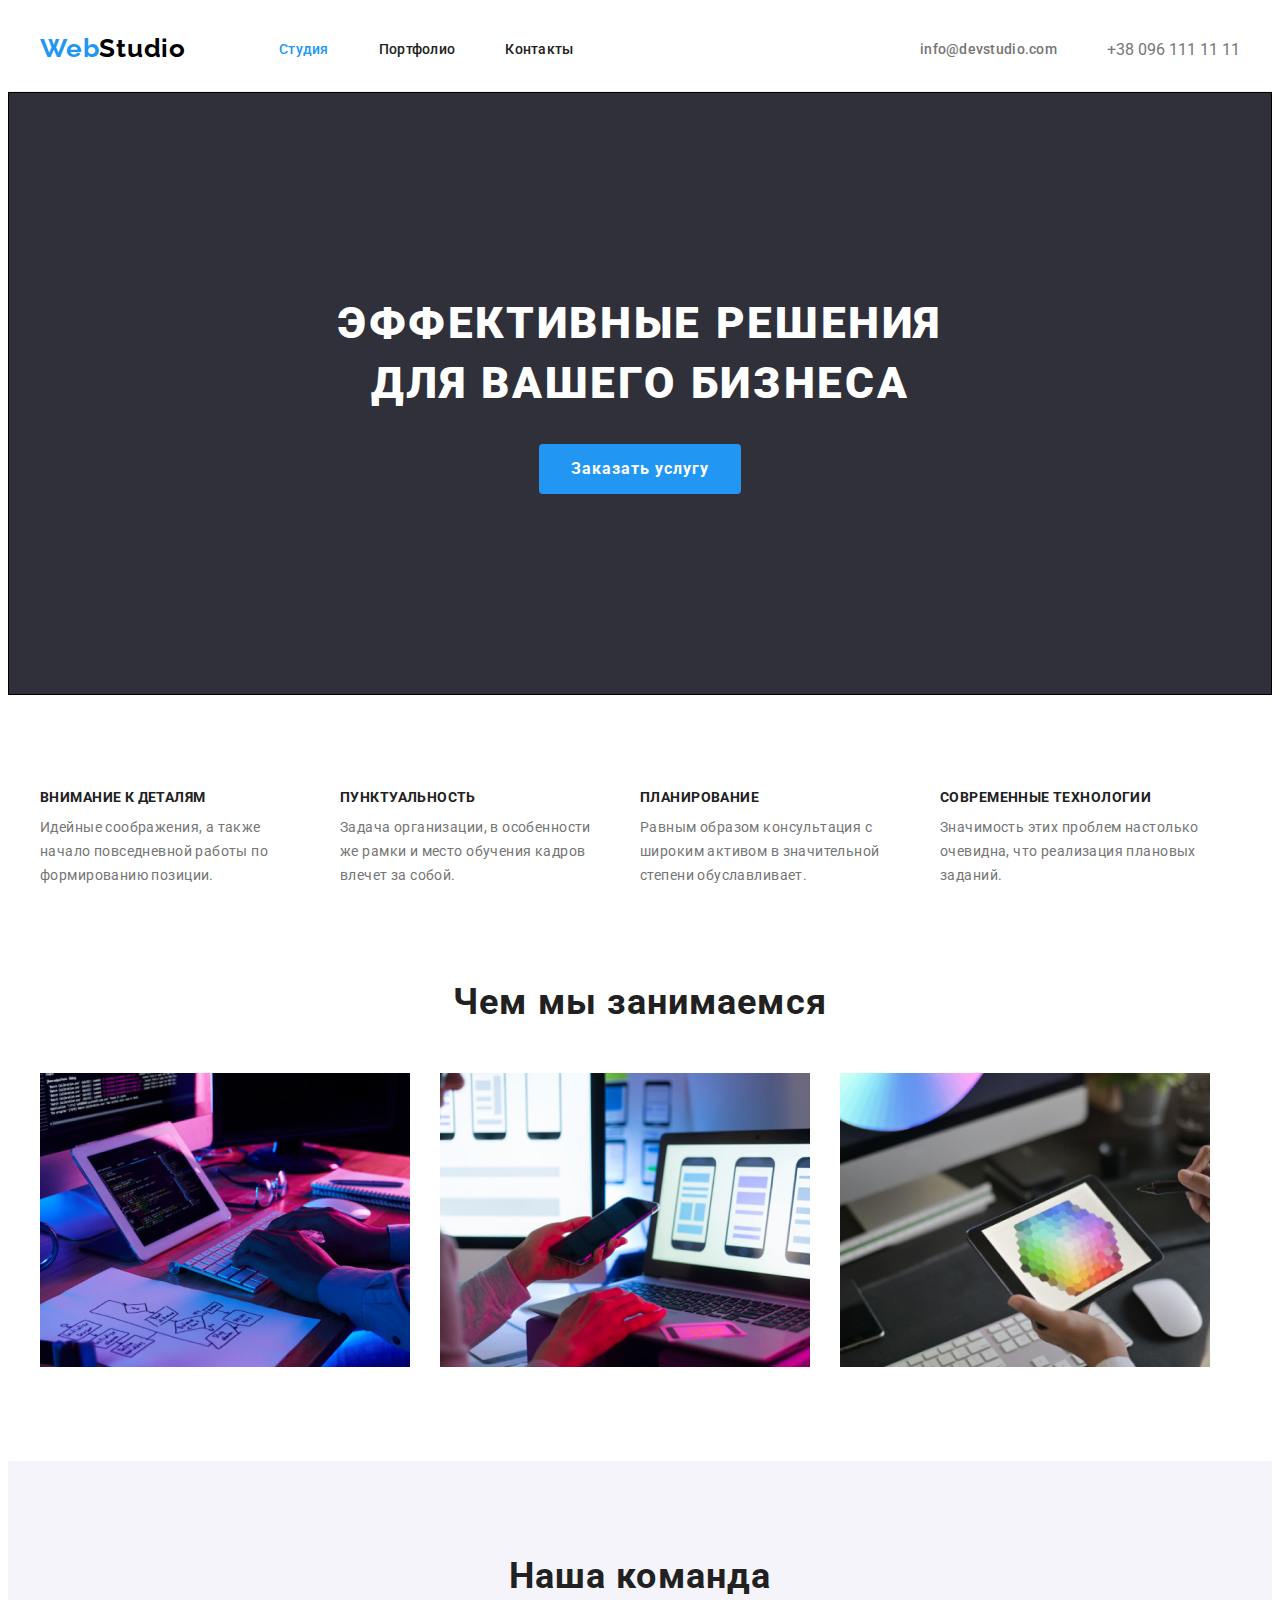
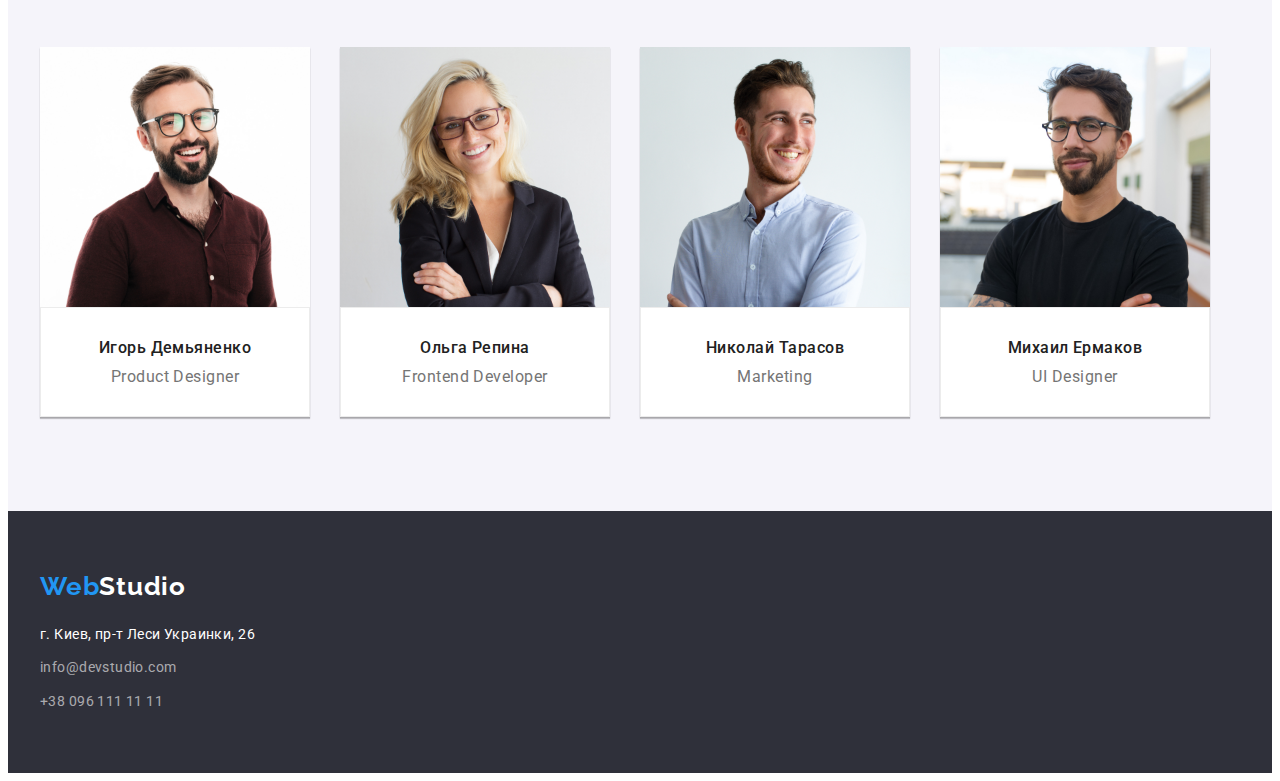
==== index.html @ 428918ac "commit17" ====
<!DOCTYPE html>
<html lang="ru">
  <head>
    <meta charset="UTF-8" />
    <meta http-equiv="X-UA-Compatible" content="IE=edge" />
    <meta name="viewport" content="width=device-width, initial-scale=1.0" />
    <title>Webstudio</title>
    <link rel="preconnect" href="https://fonts.googleapis.com" />
    <link rel="preconnect" href="https://fonts.gstatic.com" crossorigin />
    <link
      href="https://fonts.googleapis.com/css2?family=Raleway:wght@700&family=Roboto:wght@400;500;700;900&display=swap"
      rel="stylesheet"
    />
    <link
      rel="stylesheet"
      href="https://cdnjs.cloudflare.com/ajax/libs/modern-normalize/1.1.0/modern-normalize.min.css"
      integrity="sha512-wpPYUAdjBVSE4KJnH1VR1HeZfpl1ub8YT/NKx4PuQ5NmX2tKuGu6U/JRp5y+Y8XG2tV+wKQpNHVUX03MfMFn9Q=="
      crossorigin="anonymous"
      referrerpolicy="no-referrer"
    />

    <link rel="stylesheet" href="./css/main.css" />
  </head>

  <!-- .body -->

  <body>
    <header class="header">
      <div class="conteiner header-conteiner">
        <nav class="header-nav">
          <a href="./index.html" class="link logo"
            ><span class="logo-title">Web</span>Studio</a
          >

          <ul class="header-list list">
            <li class="header-item">
              <a class="link header-link current" href="./index.html">Студия</a>
            </li>
            <li class="header-item">
              <a class="link header-link" href="./portfolio.html">Портфолио</a>
            </li>
            <li class="header-item">
              <a class="link header-link" href="">Контакты</a>
            </li>
          </ul>
        </nav>

        <ul class="header-adress list">
          <li class="header-item">
            <a class="link header-email" href="mailto:info@devstudio.com"
              >info@devstudio.com</a
            >
          </li>
          <li class="header-item">
            <a class="link header-phone" href="tel:+380961111111"
              >+38 096 111 11 11</a
            >
          </li>
        </ul>
      </div>
    </header>
    <main>
      <!-- hero -->
      <section class="hero">
        <div class="conteiner hero-conteiner">
          <h1 class="hero-title">Эффективные решения для вашего бизнеса</h1>
          <button class="hero-button" type="button">Заказать услугу</button>
        </div>
      </section>

      <!-- description -->

      <section class="feature section">
        <div class="conteiner">
          <ul class="feature-list list">
            <li class="feature-item">
              <h3 class="feature-title">Внимание к деталям</h3>
              <p class="feature-description">
                Идейные соображения, а также начало повседневной работы по
                формированию позиции.
              </p>
            </li>
            <li class="feature-item">
              <h3 class="feature-title">Пунктуальность</h3>
              <p class="feature-description">
                Задача организации, в особенности же рамки и место обучения
                кадров влечет за собой.
              </p>
            </li>
            <li class="feature-item">
              <h3 class="feature-title">Планирование</h3>
              <p class="feature-description">
                Равным образом консультация с широким активом в значительной
                степени обуславливает.
              </p>
            </li>
            <li class="feature-item">
              <h3 class="feature-title">Современные технологии</h3>
              <p class="feature-description">
                Значимость этих проблем настолько очевидна, что реализация
                плановых заданий.
              </p>
            </li>
          </ul>
        </div>
      </section>

      <!-- section info -->

      <section class="info-section">
        <div class="conteiner">
          <h2 class="info-title title">Чем мы занимаемся</h2>
          <ul class="info-list list">
            <li class="info-item">
              <a href="">
                <img
                  class="info-img"
                  src="./img/img.jpg"
                  width="370"
                  alt="Верстка"
                />
              </a>
            </li>
            <li class="info-item">
              <a href="">
                <img
                  class="info-img"
                  src="./img/img1.jpg"
                  width="370"
                  alt="Дизайн"
                />
              </a>
            </li>
            <li class="info-item">
              <a href="">
                <img
                  class="info-img"
                  src="./img/img2.jpg"
                  width="370"
                  alt="Маркетинг"
                />
              </a>
            </li>
          </ul>
        </div>
      </section>

      <!--  our team -->

      <section class="our-team section">
        <div class="conteiner">
          <h2 class="team-title title">Наша команда</h2>
          <ul class="team-list list">
            <li class="team-item">
              <img
                class="team-img"
                src="./img/img3.jpg"
                width="270"
                alt="Демьяненко"
              />
              <div class="team-wrapper">
                <h3 class="team-subtitle">Игорь Демьяненко</h3>
                <p class="team-description">Product Designer</p>
              </div>
            </li>
            <li class="team-item">
              <img
                class="team-img"
                src="./img/img4.jpg"
                width="270"
                alt="Репина"
              />
              <div class="team-wrapper">
                <h3 class="team-subtitle">Ольга Репина</h3>
                <p class="team-description">Frontend Developer</p>
              </div>
            </li>
            <li class="team-item">
              <img
                class="team-img"
                src="./img/img5.jpg"
                width="270"
                alt="Тарасов"
              />
              <div class="team-wrapper">
                <h3 class="team-subtitle">Николай Тарасов</h3>
                <p class="team-description">Marketing</p>
              </div>
            </li>
            <li class="team-item">
              <img src="./img/img6.jpg" width="270" alt="Ермаков" />
              <div class="team-wrapper">
                <h3 class="team-subtitle">Михаил Ермаков</h3>
                <p class="team-description">UI Designer</p>
              </div>
            </li>
          </ul>
        </div>
      </section>
    </main>

    <!-- .footer -->
    <footer class="footer">
      <div class="conteiner">
        <a href="/" class="link footer-logo"
          ><span class="logo-title">Web</span>Studio</a
        >
        <address class="footer-address">
          <ul class="list footer-list">
            <li class="footer-item">
              <a
                class="link footer-link"
                href="https://goo.gl/maps/JHtLggVv29iKPNGR7"
                target="_blank"
                rel="noreferrer noopener"
                >г. Киев, пр-т Леси Украинки, 26</a
              >
            </li>
            <li class="footer-item">
              <a class="link footer-mail" href="mailto:info@devstudio.com"
                >info@devstudio.com</a
              >
            </li>
            <li class="footer-item">
              <a class="link footer-phone" href="tel:+380961111111"
                >+38 096 111 11 11</a
              >
            </li>
          </ul>
        </address>
      </div>
    </footer>
  </body>
</html>
---- css/main.css ----
:root {
    --primary-text-color: #212121;
    --secondary-text-color: #757575;
    --accent-color: #2196f3;
    --address-text-color: rgba(255, 255, 255, 0.6);
    --main-color: #ffffff;
    --secondary-color: #000000;
    --secondary-bg-color: #f5f4fa;
    --accent-background-color: #2f303a;
    
}

h1,
h2,
h3,
h4,
h5,
p {
    margin-top: 0;
    margin-bottom: 0;
}

ul,ol {
    margin-top: 0;
    margin-bottom: 0;
    padding-left: 0;
}

img {
    display: block;
    max-width: 100%;
    height: auto;
   
}

body {
    color: var(--primary-text-color);
    font-family: Roboto, sans-serif;
}

button {
    cursor: pointer;
}

.section {
    padding-top: 94px;
    padding-bottom: 94px;
}
    
.title {
    margin-bottom: 50px;
}


.list {
    list-style: none;
    margin: 0;
    padding: 0;
}

.link {
    text-decoration: none;
}

.conteiner {
    width: 1200px;
    padding-left: 15px;
    padding-right: 15px;
    margin-left: auto;
    margin-right: auto;
}

.header {
    border-bottom: 1px solid #ececec;
}
/* =============header================= */

.visually-hidden {
    position: absolute;
    white-space: nowrap;
    width: 1px;
    height: 1px;
    overflow: hidden;
    border: 0;
    padding: 0;
    clip: rect(0 0 0 0);
    clip-path: inset(50%);
    margin: -1px;
}

.header-conteiner {
    display: flex;
    justify-content: space-between;
    margin-right: auto;
}

.header-nav {
    display: flex;
    align-items: center;
}

.header-list {
    display: flex;
    gap: 50px;
}

.logo {
    padding-top: 24px;
    padding-bottom: 25px;
    margin-right: 93px;


    color: var(--secondary-color);
    font-family: Raleway, sans-serif;
    font-weight: 700;
    font-size: 26px;
    line-height: 1.2;
    letter-spacing: 0.03em;
}

.logo-title {
    color: var(--accent-color);
}


.header-link {
    display: block;
    padding-top: 32px;
    padding-bottom: 32px;


    color: var(--primary-text-color);
    font-weight: 500;
    font-size: 14px;
    line-height: 1.15;
    letter-spacing: 0.02em;
}


.header-link:hover,
.header-link:focus {
    color: var(--accent-color);
}
.current {
    color: var(--accent-color);
}

.header-adress {
    display: flex;
}

.header-item {
    display: flex;
    align-items: center;
    justify-content: center;
}

.header-email {
    display: block;
    margin-right: 50px;
    padding-top: 32px;
    padding-bottom: 32px;


    color: var(--secondary-text-color);
    font-weight: 500;
    font-size: 14px;
    line-height: 1.15;
    letter-spacing: 0.02em;
}

.header-email:hover,
.header-email:focus {
    color: var(--accent-color);
}

.header-phone {
    display: block;
    padding-top: 32px;
    padding-bottom: 32px;


    color: var(--secondary-text-color);
}

.header-phone:hover,
.header-phone:focus {
    color: var(--accent-color);
}

/* =================hero============= */

.hero {
    background-color: var(--accent-background-color);
    border: 1px solid var(--secondary-color);
    padding-top: 200px;
    padding-bottom: 200px;
    
}



.hero-title {
    margin-bottom: 30px;
    max-width: 696px;
    margin-left: auto;
    margin-right: auto;

    color: var(--main-color);
    font-weight: 900;
    font-size: 44px;
    line-height: 1.37;
    text-align: center;
    letter-spacing: 0.06em;
    text-transform: uppercase;
}

.hero-button {
    display: block;
    margin-left: auto;
    margin-right: auto;
    min-width: 200px;
    min-height: 50px;
    padding: 10px 32px;
    border-radius: 4px;

    color: var(--main-color);
    font-family: inherit;
    background-color: var(--accent-color);
    border: none;
    cursor: pointer;
    font-weight: 700;
    font-size: 16px;
    line-height: 1.88;
    letter-spacing: 0.06em;
}

/* ============description============== */

.feature-item {
    max-width: 270px;
}

.feature-list {
    display: flex;
    gap: 30px;
    flex-basis: 270px;
}

.feature-title {
    margin-bottom: 10px;

    font-weight: 700;
    font-size: 14px;
    line-height: 1.15;
    letter-spacing: 0.03em;
    text-transform: uppercase;
}

.feature-description {
    color: var(--secondary-text-color);
    font-size: 14px;
    line-height: 1.72;
    letter-spacing: 0.03em;
}

/* ==============info===================== */


.info-list {
    display: flex;
    gap: 30px;
    flex-wrap: wrap;
}

.info-title,
.team-title {
    
    font-weight: 700;
    font-size: 36px;
    line-height: 1.17;
    text-align: center;
    letter-spacing: 0.03em;
}

/* =================team============== */
.info-section {
    padding-top: 0;
    padding-bottom:  94px;
}
.our-team {
    background-color: var(--secondary-bg-color);
    
}

.team-list {
    display: flex;
    gap: 30px;
    flex-wrap: wrap;
}

.team-item {
    box-shadow: 0px 2px 1px 0px rgba(0, 0, 0, 0.2),
        0px 1px 1px 0px rgba(0, 0, 0, 0.14);
}

.team-subtitle {
    margin-bottom: 10px;

    color: var(--primary-text-color);
    font-weight: 500;
    font-size: 16px;
    line-height: 1.19;
    text-align: center;
    letter-spacing: 0.03em;
}


.team-description {
    color: var(--secondary-text-color);
    font-size: 16px;
    line-height: 1.19;
    text-align: center;
    letter-spacing: 0.03em;
}

/* ==============footer================ */

.footer {
    background-color: var(--accent-background-color);
    padding-top: 60px;
    padding-bottom: 60px;
}

.footer-logo {
    display: block;
    margin-bottom: 20px;

    color: var(--main-color);
    font-family: "Raleway", sans-serif;
    font-weight: 700;
    font-size: 26px;
    line-height: 1.2;
    letter-spacing: 0.03em;
}

.logo-title {
    color: var(--accent-color);
    
}

.footer-list {
    font-style: normal;
}

.team-wrapper {
    padding-top: 30px;
    padding-bottom: 30px;
    padding-right: 5px;
    padding-left: 5px;
    background-color: var(--main-color);
    border: 1px solid#ececec;
    
}

.footer-item {
    margin-bottom: 9px;
}

.footer-item:last-child {
    margin-bottom: 0;
}

.footer-link {
    color: var(--main-color);
    font-size: 14px;
    line-height: 1.72;
    letter-spacing: 0.03em;
}

.footer-mail,
.footer-phone {
    color: var(--address-text-color);
    font-size: 14px;
    line-height: 1.72;
    letter-spacing: 0.03em;
}

.footer-link:hover,
.footer-link:focus,
.footer-mail:hover,
.footer-mail:focus,
.footer-phone:hover,
.footer-phone:focus {
    color: var(--accent-color);
}

/*     ======  portfolio  =======      */

.portfolio {
    padding-top: 94px;
    padding-bottom: 94px;
}

.portfolio-btn-list {
    display: flex;
    gap: 8px;
    justify-content: center;
    margin-bottom: 50px;
}

.portfolio-btn {
    padding: 6px 22px;

    color: var(--secondary-color);
    background-color: var(--secondary-bg-color);
    font-family: inherit;
    border: none;
    cursor: pointer;
    font-weight: 500;
    font-size: 16px;
    line-height: 1.63;
    letter-spacing: 0.03em;
}

.portfolio-btn:hover,
.portfolio-btn:focus {
    color: var(--main-color);
    background-color: var(--accent-color);
}

.portfolio-list {
    display: flex;
    flex-wrap: wrap;
    gap: 30px;
}

.portfolio-wrapper {
    padding: 20px 24px;
    background-color: var(--main-color);
    border: 1px solid#ececec;
    border-top: none;
    min-width: 322px;
}

.portfolio-title {
    font-weight: 700;
    font-size: 18px;
    line-height: 2;
    letter-spacing: 0.06em;
    margin-bottom: 4px;
}

.portfolio-desc {
    color: var(--secondary-text-color);
    font-weight: 400;
    font-size: 16px;
    line-height: 1.88;
    letter-spacing: 0.03em;
}
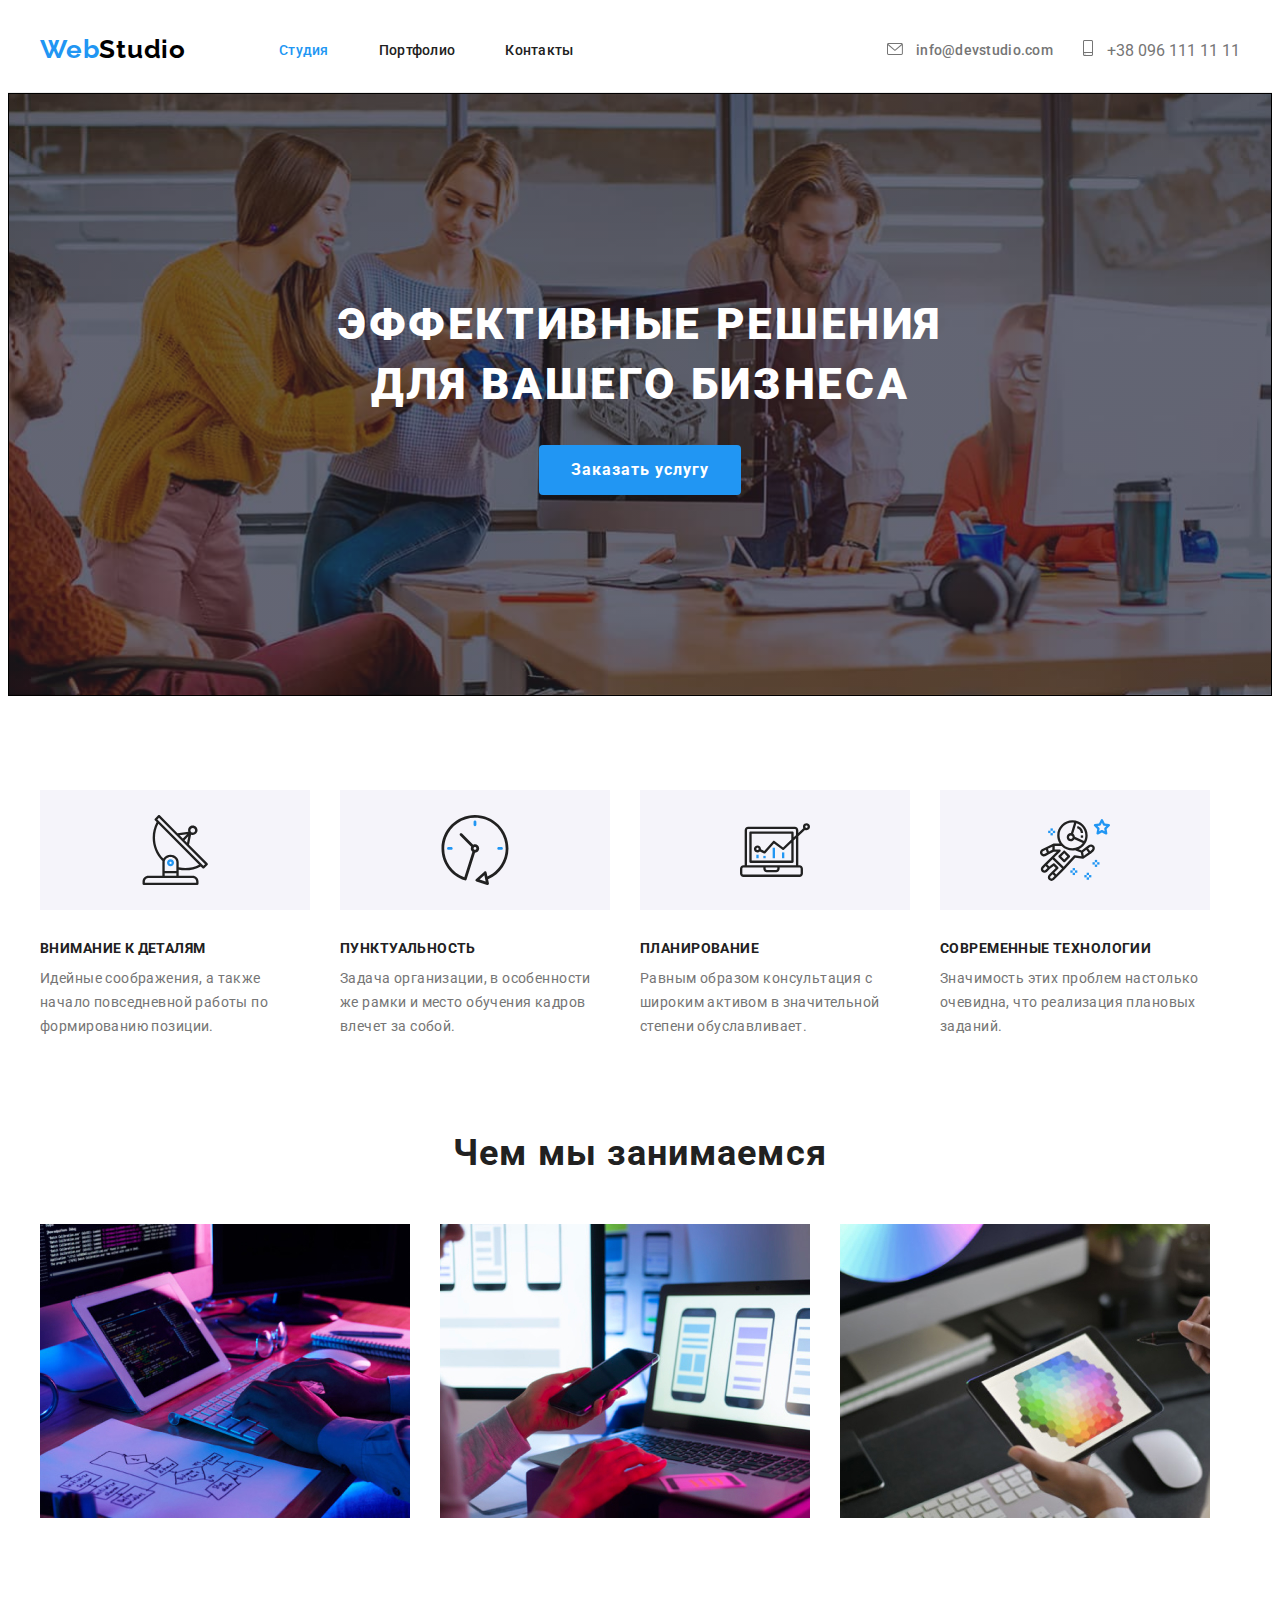
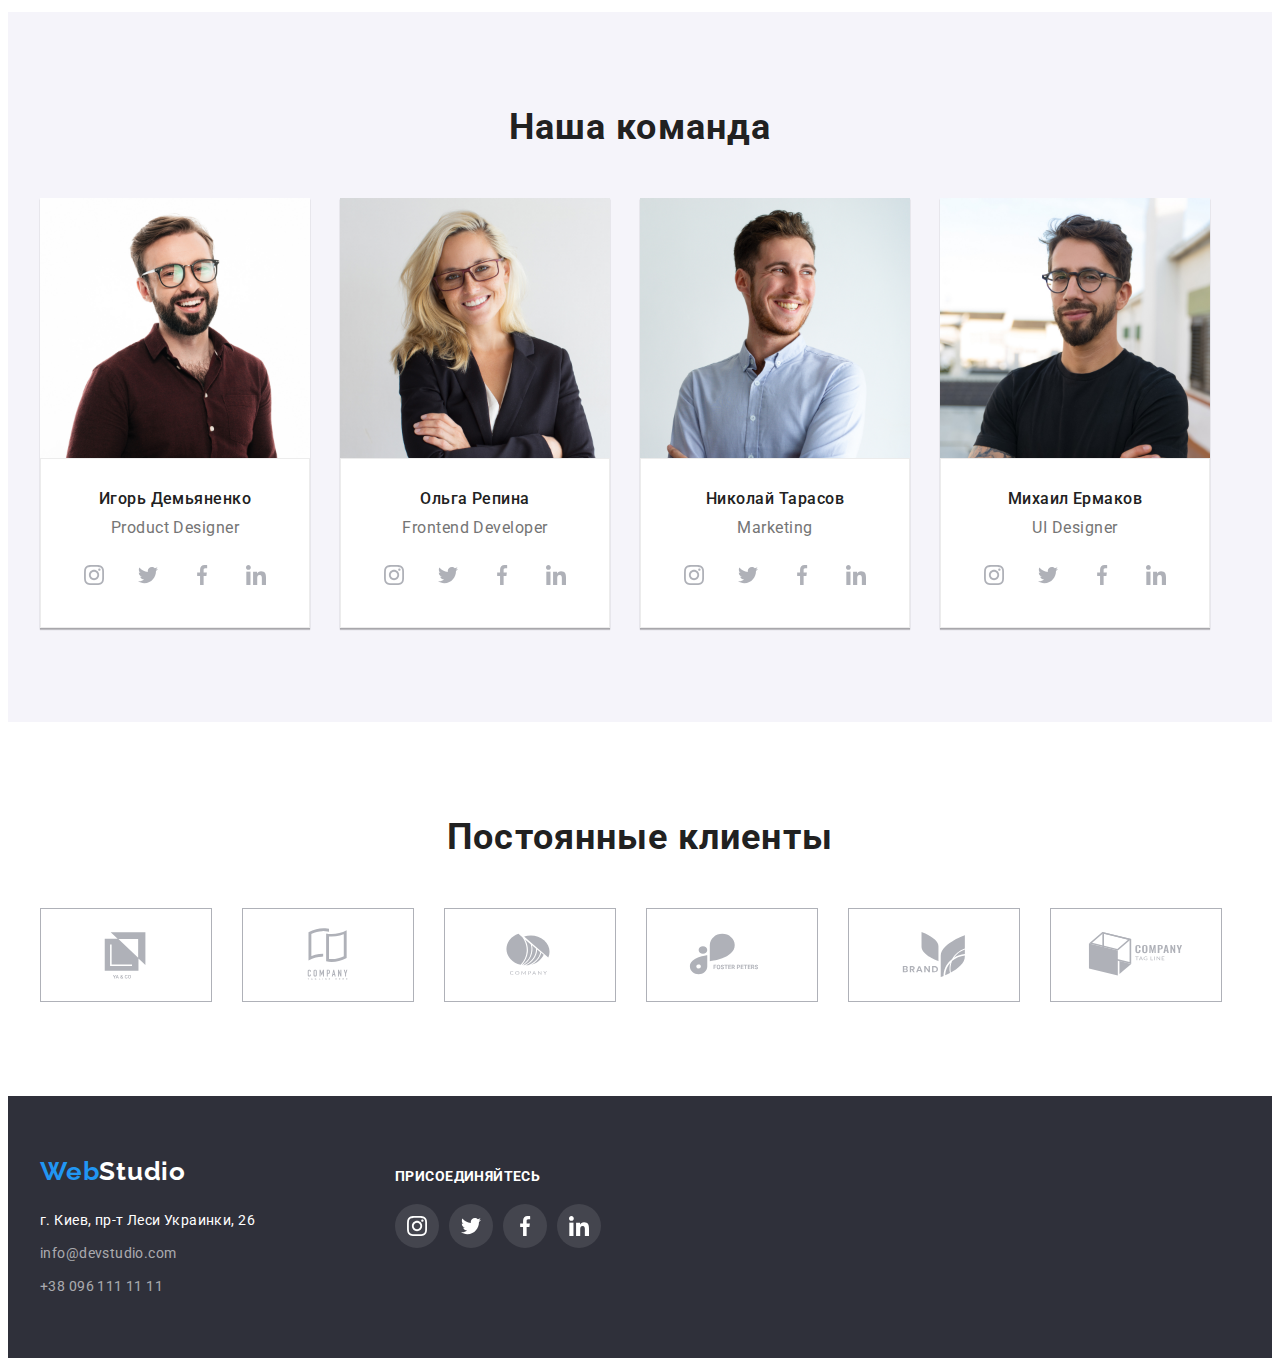
==== commit bdb66bb3: "commit17" ====
--- a/index.html
+++ b/index.html
@@ -47,13 +47,19 @@
 
         <ul class="header-adress list">
           <li class="header-item">
-            <a class="link header-email" href="mailto:info@devstudio.com"
-              >info@devstudio.com</a
+            <a class="link header-email" href="mailto:info@devstudio.com">
+              <svg class="icon-mail" width="16px" height="12px">
+                <use href="./img/sprite.svg#icon-envelope"></use>
+              </svg>
+              info@devstudio.com</a
             >
           </li>
           <li class="header-item">
             <a class="link header-phone" href="tel:+380961111111"
-              >+38 096 111 11 11</a
+              ><svg class="icon-phone" width="10px" height="16px">
+                <use href="./img/sprite.svg#icon-smartphone"></use>
+              </svg>
+              +38 096 111 11 11</a
             >
           </li>
         </ul>
@@ -72,6 +78,30 @@
 
       <section class="feature section">
         <div class="conteiner">
+          <h2 class="visually-hidden">Преимущества</h2>
+          <ul class="list feature-icon-list">
+            <li class="feature-icon-item">
+              <svg class="feature-icon" width="70px" height="70px">
+                <use href="./img/sprite.svg#icon-Group"></use>
+              </svg>
+            </li>
+            <li class="feature-icon-item">
+              <svg class="feature-icon" width="70px" height="70px">
+                <use href="./img/sprite.svg#icon-clock"></use>
+              </svg>
+            </li>
+            <li class="feature-icon-item">
+              <svg class="feature-icon" width="70px" height="70px">
+                <use href="./img/sprite.svg#icon-diagram"></use>
+              </svg>
+            </li>
+            <li class="feature-icon-item">
+              <svg class="feature-icon" width="70px" height="70px">
+                <use href="./img/sprite.svg#icon-astronaut"></use>
+              </svg>
+            </li>
+          </ul>
+
           <ul class="feature-list list">
             <li class="feature-item">
               <h3 class="feature-title">Внимание к деталям</h3>
@@ -161,6 +191,36 @@
               <div class="team-wrapper">
                 <h3 class="team-subtitle">Игорь Демьяненко</h3>
                 <p class="team-description">Product Designer</p>
+                <ul class="team-icon-list list">
+                  <li class="team-icon-item">
+                    <a href="" class="team-link">
+                      <svg class="team-icon" width="20" height="20">
+                        <use href="./img/sprite.svg#icon-instagram"></use>
+                      </svg>
+                    </a>
+                  </li>
+                  <li class="team-icon-item">
+                    <a href="" class="team-link">
+                      <svg class="team-icon" width="20" height="20">
+                        <use href="./img/sprite.svg#icon-twitter"></use>
+                      </svg>
+                    </a>
+                  </li>
+                  <li class="team-icon-item">
+                    <a href="" class="team-link">
+                      <svg class="team-icon" width="20" height="20">
+                        <use href="./img/sprite.svg#icon-facebook"></use>
+                      </svg>
+                    </a>
+                  </li>
+                  <li class="team-icon-item">
+                    <a href="" class="team-link">
+                      <svg class="team-icon" width="20" height="20">
+                        <use href="./img/sprite.svg#icon-linkedin"></use>
+                      </svg>
+                    </a>
+                  </li>
+                </ul>
               </div>
             </li>
             <li class="team-item">
@@ -173,6 +233,36 @@
               <div class="team-wrapper">
                 <h3 class="team-subtitle">Ольга Репина</h3>
                 <p class="team-description">Frontend Developer</p>
+                <ul class="team-icon-list list">
+                  <li class="team-icon-item">
+                    <a href="" class="team-link">
+                      <svg class="team-icon" width="20" height="20">
+                        <use href="./img/sprite.svg#icon-instagram"></use>
+                      </svg>
+                    </a>
+                  </li>
+                  <li class="team-icon-item">
+                    <a href="" class="team-link">
+                      <svg class="team-icon" width="20" height="20">
+                        <use href="./img/sprite.svg#icon-twitter"></use>
+                      </svg>
+                    </a>
+                  </li>
+                  <li class="team-icon-item">
+                    <a href="" class="team-link">
+                      <svg class="team-icon" width="20" height="20">
+                        <use href="./img/sprite.svg#icon-facebook"></use>
+                      </svg>
+                    </a>
+                  </li>
+                  <li class="team-icon-item">
+                    <a href="" class="team-link">
+                      <svg class="team-icon" width="20" height="20">
+                        <use href="./img/sprite.svg#icon-linkedin"></use>
+                      </svg>
+                    </a>
+                  </li>
+                </ul>
               </div>
             </li>
             <li class="team-item">
@@ -185,6 +275,36 @@
               <div class="team-wrapper">
                 <h3 class="team-subtitle">Николай Тарасов</h3>
                 <p class="team-description">Marketing</p>
+                <ul class="team-icon-list list">
+                  <li class="team-icon-item">
+                    <a href="" class="team-link">
+                      <svg class="team-icon" width="20" height="20">
+                        <use href="./img/sprite.svg#icon-instagram"></use>
+                      </svg>
+                    </a>
+                  </li>
+                  <li class="team-icon-item">
+                    <a href="" class="team-link">
+                      <svg class="team-icon" width="20" height="20">
+                        <use href="./img/sprite.svg#icon-twitter"></use>
+                      </svg>
+                    </a>
+                  </li>
+                  <li class="team-icon-item">
+                    <a href="" class="team-link">
+                      <svg class="team-icon" width="20" height="20">
+                        <use href="./img/sprite.svg#icon-facebook"></use>
+                      </svg>
+                    </a>
+                  </li>
+                  <li class="team-icon-item">
+                    <a href="" class="team-link">
+                      <svg class="team-icon" width="20" height="20">
+                        <use href="./img/sprite.svg#icon-linkedin"></use>
+                      </svg>
+                    </a>
+                  </li>
+                </ul>
               </div>
             </li>
             <li class="team-item">
@@ -192,6 +312,36 @@
               <div class="team-wrapper">
                 <h3 class="team-subtitle">Михаил Ермаков</h3>
                 <p class="team-description">UI Designer</p>
+                <ul class="team-icon-list list">
+                  <li class="team-icon-item">
+                    <a href="" class="team-link">
+                      <svg class="team-icon" width="20" height="20">
+                        <use href="./img/sprite.svg#icon-instagram"></use>
+                      </svg>
+                    </a>
+                  </li>
+                  <li class="team-icon-item">
+                    <a href="" class="team-link">
+                      <svg class="team-icon" width="20" height="20">
+                        <use href="./img/sprite.svg#icon-twitter"></use>
+                      </svg>
+                    </a>
+                  </li>
+                  <li class="team-icon-item">
+                    <a href="" class="team-link">
+                      <svg class="team-icon" width="20" height="20">
+                        <use href="./img/sprite.svg#icon-facebook"></use>
+                      </svg>
+                    </a>
+                  </li>
+                  <li class="team-icon-item">
+                    <a href="" class="team-link">
+                      <svg class="team-icon" width="20" height="20">
+                        <use href="./img/sprite.svg#icon-linkedin"></use>
+                      </svg>
+                    </a>
+                  </li>
+                </ul>
               </div>
             </li>
           </ul>
@@ -199,35 +349,146 @@
       </section>
     </main>
 
+    <!-- ====================Clients ============================ -->
+    <section class="clients">
+      <div class="conteiner">
+        <h2 class="clients-tittle">Постоянные клиенты</h2>
+        <ul class="clients-list list">
+          <li class="clients-item">
+            <a class="clients-icon">
+              <svg class="clients-link" width="106px" height="60px">
+                <use href="./img/sprite.svg#icon-Logo"></use>
+              </svg>
+            </a>
+          </li>
+          <li class="clients-item">
+            <a class="clients-icon">
+              <svg class="clients-link" width="106px" height="60px">
+                <use href="./img/sprite.svg#icon-Logo1"></use>
+              </svg>
+            </a>
+          </li>
+          <li class="clients-item">
+            <a class="clients-icon">
+              <svg class="clients-link" width="106px" height="60px">
+                <use href="./img/sprite.svg#icon-Logo2"></use>
+              </svg>
+            </a>
+          </li>
+          <li class="clients-item">
+            <a class="clients-icon">
+              <svg class="clients-link" width="106px" height="60px">
+                <use href="./img/sprite.svg#icon-Logo3"></use>
+              </svg>
+            </a>
+          </li>
+          <li class="clients-item">
+            <a class="clients-icon">
+              <svg class="clients-link" width="106px" height="60px">
+                <use href="./img/sprite.svg#icon-Logo4"></use>
+              </svg>
+            </a>
+          </li>
+          <li class="clients-item">
+            <a class="clients-icon">
+              <svg class="clients-link" width="106px" height="60px">
+                <use href="./img/sprite.svg#icon-Logo5"></use>
+              </svg>
+            </a>
+          </li>
+        </ul>
+      </div>
+    </section>
+
     <!-- .footer -->
+
     <footer class="footer">
-      <div class="conteiner">
-        <a href="/" class="link footer-logo"
-          ><span class="logo-title">Web</span>Studio</a
-        >
-        <address class="footer-address">
-          <ul class="list footer-list">
-            <li class="footer-item">
+      <div class="footer-conteiner conteiner">
+        <div class="footer-connecting">
+          <a href="/" class="link footer-logo"
+            ><span class="logo-title">Web</span>Studio</a
+          >
+          <address class="footer-address">
+            <ul class="footer-list list">
+              <li class="footer-item">
+                <a
+                  class="link footer-map"
+                  href="https://goo.gl/maps/JHtLggVv29iKPNGR7"
+                  target="_blank"
+                  rel="noreferrer noopener"
+                  >г. Киев, пр-т Леси Украинки, 26</a
+                >
+              </li>
+              <li class="footer-item">
+                <a class="link footer-mail" href="mailto:info@devstudio.com"
+                  >info@devstudio.com</a
+                >
+              </li>
+              <li class="footer-item">
+                <a class="link footer-phone" href="tel:+380961111111"
+                  >+38 096 111 11 11</a
+                >
+              </li>
+            </ul>
+          </address>
+        </div>
+        <div class="footer-social">
+          <p class="footer-subtitle">присоединяйтесь</p>
+          <ul class="footer-icon-list list">
+            <li class="footer-icon-item">
               <a
-                class="link footer-link"
-                href="https://goo.gl/maps/JHtLggVv29iKPNGR7"
+                class="footer-link"
+                href=""
                 target="_blank"
                 rel="noreferrer noopener"
-                >г. Киев, пр-т Леси Украинки, 26</a
+                aria-label="instagram"
               >
-            </li>
-            <li class="footer-item">
-              <a class="link footer-mail" href="mailto:info@devstudio.com"
-                >info@devstudio.com</a
+                <svg class="footer-icon" width="20px" height="20px">
+                  <use href="./img/sprite.svg#icon-instagram"></use>
+                </svg>
+              </a>
+            </li>
+            <li class="footer-icon-item">
+              <a
+                class="footer-link"
+                href=""
+                target="_blank"
+                rel="noreferrer noopener"
+                aria-label="twitter"
               >
-            </li>
-            <li class="footer-item">
-              <a class="link footer-phone" href="tel:+380961111111"
-                >+38 096 111 11 11</a
+                <svg class="footer-icon" width="20px" height="20px">
+                  <use href="./img/sprite.svg#icon-twitter"></use>
+                </svg>
+              </a>
+            </li>
+            <li class="footer-icon-item">
+              <a
+                class="footer-link"
+                href=""
+                target="_blank"
+                rel="noreferrer noopener"
+                aria-label="facebook"
               >
-            </li>
-          </ul>
-        </address>
+                <svg class="footer-icon" width="20px" height="20px">
+                  <use href="./img/sprite.svg#icon-facebook"></use>
+                </svg>
+              </a>
+            </li>
+            <li class="footer-icon-item">
+              <a
+                class="footer-link"
+                href=""
+                target="_blank"
+                rel="noreferrer noopener"
+                aria-label="linkedin"
+              >
+                <svg class="footer-icon" width="20px" height="20px">
+                  <use href="./img/sprite.svg#icon-linkedin"></use>
+                </svg>
+              </a>
+            </li>
+          </ul>
+        </div>
       </div>
     </footer>
   </body>
--- a/css/main.css
+++ b/css/main.css
@@ -7,6 +7,7 @@
     --secondary-color: #000000;
     --secondary-bg-color: #f5f4fa;
     --accent-background-color: #2f303a;
+    --icon-color-light: #afb1b8;
     
 }
 
@@ -145,6 +146,14 @@
     color: var(--accent-color);
 }
 
+.header-nav {
+    margin-right: auto;
+}
+
+.adress-item {
+    display: inline-flex;
+}
+
 .header-adress {
     display: flex;
 }
@@ -157,7 +166,7 @@
 
 .header-email {
     display: block;
-    margin-right: 50px;
+    margin-right: 30px;
     padding-top: 32px;
     padding-bottom: 32px;
 
@@ -169,6 +178,11 @@
     letter-spacing: 0.02em;
 }
 
+.icon-mail {
+    margin-right: 10px;
+    fill: currentColor;
+}
+
 .header-email:hover,
 .header-email:focus {
     color: var(--accent-color);
@@ -178,23 +192,42 @@
     display: block;
     padding-top: 32px;
     padding-bottom: 32px;
+    align-items: center;
 
 
     color: var(--secondary-text-color);
 }
+
 
 .header-phone:hover,
 .header-phone:focus {
     color: var(--accent-color);
 }
 
+.icon-phone {
+    margin-right: 10px;
+    fill: currentColor;
+
+}
+
 /* =================hero============= */
 
 .hero {
     background-color: var(--accent-background-color);
+    background-image: linear-gradient(to right,
+                rgba(47, 48, 58, 0.4),
+                rgba(47, 48, 58, 0.4)), 
+                url("../img/hero.jpg");
     border: 1px solid var(--secondary-color);
     padding-top: 200px;
     padding-bottom: 200px;
+    background-repeat: no-repeat;
+    background-position: center;
+    background-size: cover;
+    max-width: 1600px;
+    margin-right: auto;
+    margin-left: auto;
+
     
 }
 
@@ -257,6 +290,21 @@
     text-transform: uppercase;
 }
 
+.feature-icon-list {
+    display: flex;
+    gap: 30px;
+    margin-bottom: 30px;
+}
+
+.feature-icon-item {
+    display: inline-flex;
+    width: 270px;
+    height: 120px;
+    justify-content: center;
+    align-items: center;
+    background-color: var(--secondary-bg-color);
+}
+
 .feature-description {
     color: var(--secondary-text-color);
     font-size: 14px;
@@ -283,11 +331,13 @@
     letter-spacing: 0.03em;
 }
 
-/* =================team============== */
+
 .info-section {
     padding-top: 0;
     padding-bottom:  94px;
 }
+/* =================team============== */
+
 .our-team {
     background-color: var(--secondary-bg-color);
     
@@ -315,6 +365,29 @@
     letter-spacing: 0.03em;
 }
 
+.team-icon-list {
+    display: flex;
+    gap: 10px;
+    justify-content: center;
+}
+
+.team-link {
+    fill: var(--icon-color-light);
+    display: inline-flex;
+    border-radius: 50%;
+    width: 44px;
+    height: 44px;
+    justify-content: center;
+    align-items: center;
+
+}
+
+.team-link:hover,
+.team-link:focus {
+    fill: var(--main-color);
+    background-color: var(--accent-color);
+    border-radius: 50%;
+}
 
 .team-description {
     color: var(--secondary-text-color);
@@ -322,35 +395,7 @@
     line-height: 1.19;
     text-align: center;
     letter-spacing: 0.03em;
-}
-
-/* ==============footer================ */
-
-.footer {
-    background-color: var(--accent-background-color);
-    padding-top: 60px;
-    padding-bottom: 60px;
-}
-
-.footer-logo {
-    display: block;
-    margin-bottom: 20px;
-
-    color: var(--main-color);
-    font-family: "Raleway", sans-serif;
-    font-weight: 700;
-    font-size: 26px;
-    line-height: 1.2;
-    letter-spacing: 0.03em;
-}
-
-.logo-title {
-    color: var(--accent-color);
-    
-}
-
-.footer-list {
-    font-style: normal;
+    margin-bottom: 16px;
 }
 
 .team-wrapper {
@@ -363,6 +408,86 @@
     
 }
 
+/* =============clients========================= */
+
+.clients {
+    padding-top: 94px;
+    padding-bottom: 94px;
+}
+
+.clients-tittle {
+    margin-bottom: 50px;
+
+    font-weight: 700;
+    font-size: 36px;
+    line-height: 1.17;
+    text-align: center;
+    letter-spacing: 0.03em;
+}
+
+.clients-list {
+    display: flex;
+    gap: 30px;
+}
+
+.clients-icon {
+    fill: var(--icon-color-light);
+    display: inline-flex;
+    justify-content: center;
+    align-items: center;
+    width: 170px;
+    height: 92px;
+    border: 1px solid #afb1b8;
+}
+
+.clients-icon:hover,
+.clients-icon:focus {
+    fill: var(--accent-color);
+}
+
+.clients-icon:hover {
+    border: 1px solid var(--accent-color);
+}
+
+
+/* ==============footer================ */
+
+.footer {
+    background-color: var(--accent-background-color);
+    padding-top: 60px;
+    padding-bottom: 60px;
+    margin: auto;
+}
+
+.footer-conteiner {
+    display: flex;
+    gap: 70px;
+}
+
+.footer-connecting {
+    margin-right: 70px;
+}
+
+.footer-logo {
+    display: block;
+    margin-bottom: 20px;
+
+    color: var(--main-color);
+    font-family: "Raleway", sans-serif;
+    font-weight: 700;
+    font-size: 26px;
+    line-height: 1.2;
+    letter-spacing: 0.03em;
+}
+
+.logo-title {
+    color: var(--accent-color);
+}
+
+.footer-list {
+    font-style: normal;
+}
+
 .footer-item {
     margin-bottom: 9px;
 }
@@ -371,7 +496,7 @@
     margin-bottom: 0;
 }
 
-.footer-link {
+.footer-map {
     color: var(--main-color);
     font-size: 14px;
     line-height: 1.72;
@@ -386,13 +511,53 @@
     letter-spacing: 0.03em;
 }
 
-.footer-link:hover,
-.footer-link:focus,
+.footer-map:hover,
+.footer-map:focus,
 .footer-mail:hover,
 .footer-mail:focus,
 .footer-phone:hover,
 .footer-phone:focus {
     color: var(--accent-color);
+}
+
+.footer-subtitle {
+    margin-bottom: 20px;
+
+    color: var(--main-color);
+    font-weight: 700;
+    font-size: 14px;
+    line-height: 1.15;
+    letter-spacing: 0.03em;
+    text-transform: uppercase;
+}
+
+.footer-social {
+    padding-top: 12px;
+}
+
+.footer-icon-list {
+    display: flex;
+    gap: 10px;
+}
+
+.footer-link {
+    fill: var(--secondary-text-coor);
+    display: inline-flex;
+    width: 44px;
+    height: 44px;
+    background-color: rgba(255, 255, 255, 0.1);
+    border-radius: 50%;
+    justify-content: center;
+    align-items: center;
+}
+
+.footer-link:hover,
+.footer-link:focus {
+    background-color: var(--accent-color);
+}
+
+.footer-icon {
+    fill: var(--main-color);
 }
 
 /*     ======  portfolio  =======      */
@@ -427,6 +592,18 @@
 .portfolio-btn:focus {
     color: var(--main-color);
     background-color: var(--accent-color);
+    box-shadow: 0px 4px 4px rgba(0, 0, 0, 0.25);
+}
+
+.portfolio-item:hover {
+    box-shadow: 0px 4px 4px 0px rgba(0, 0, 0, 0.25);
+    cursor: pointer;
+}
+
+.portfolio-btn:hover,
+.portfolio-btn:focus {
+    color: var(--main-color);
+    background-color: var(--accent-color);
 }
 
 .portfolio-list {
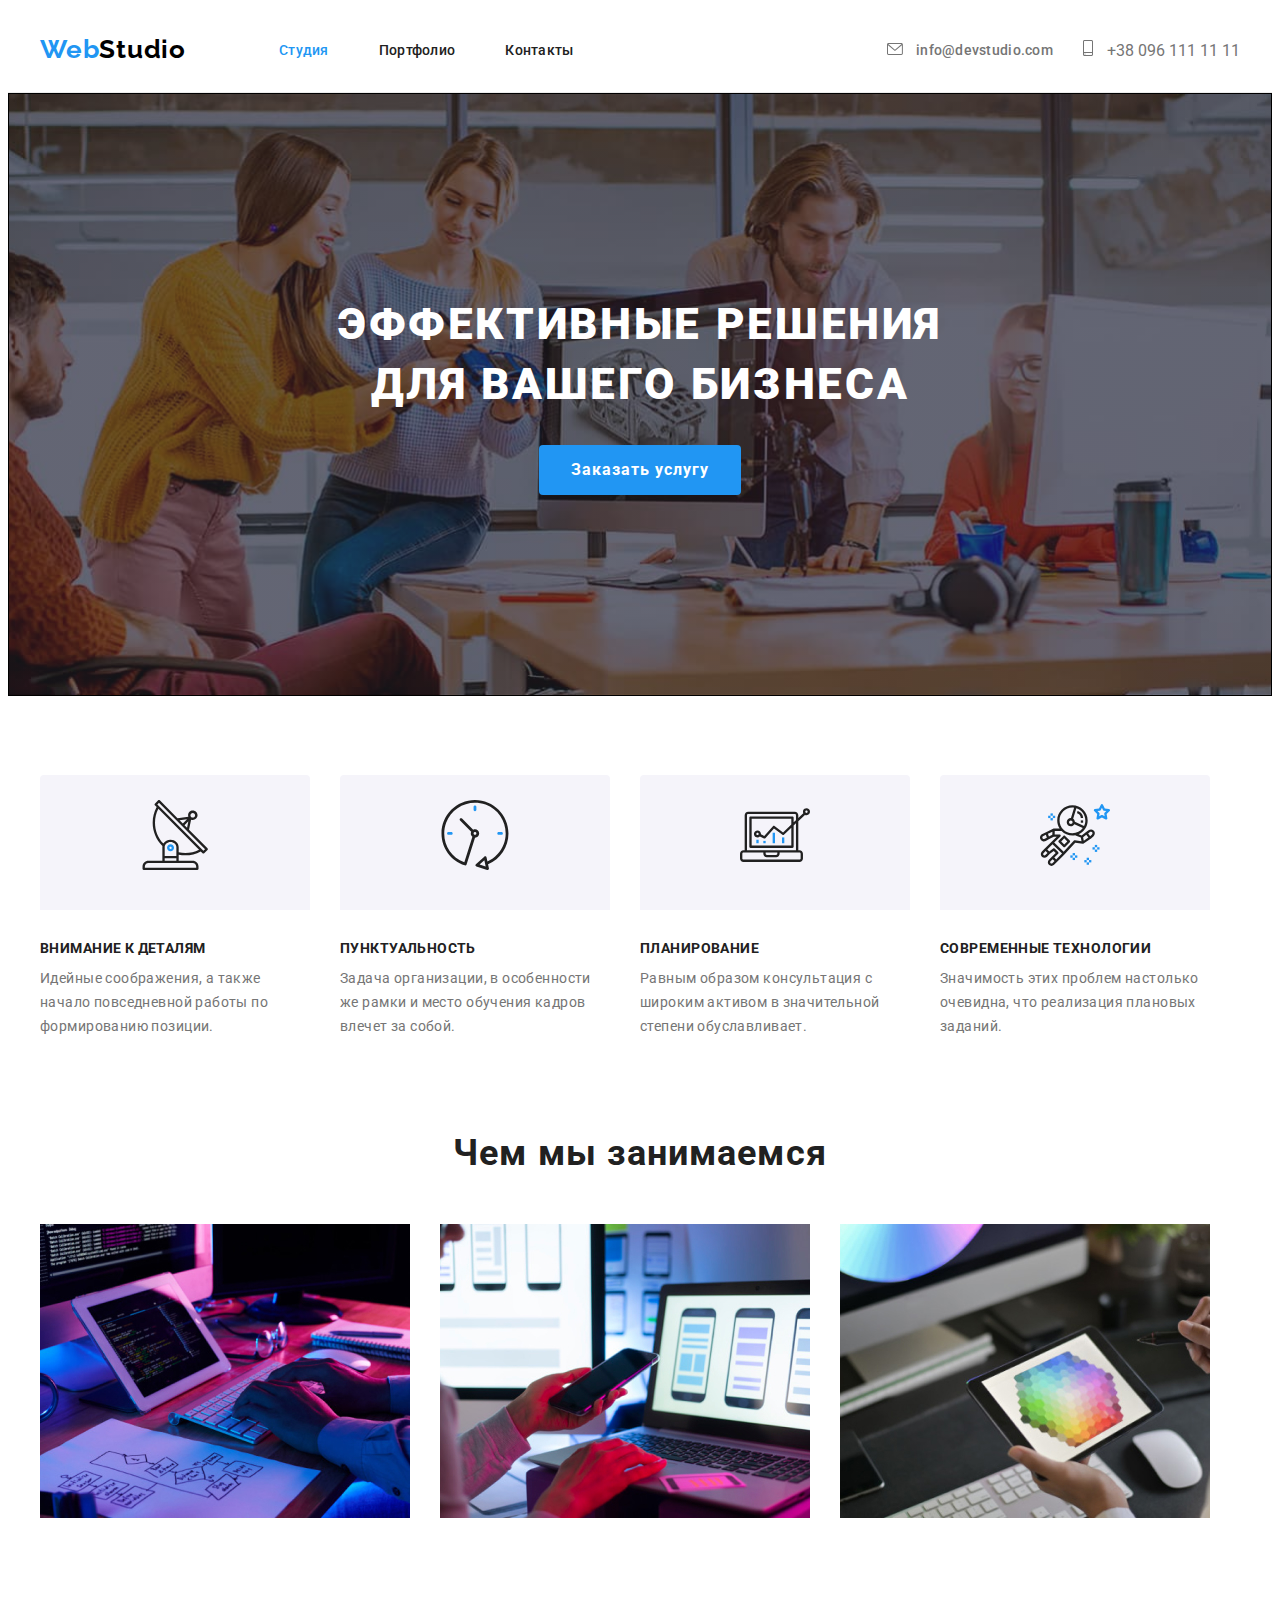
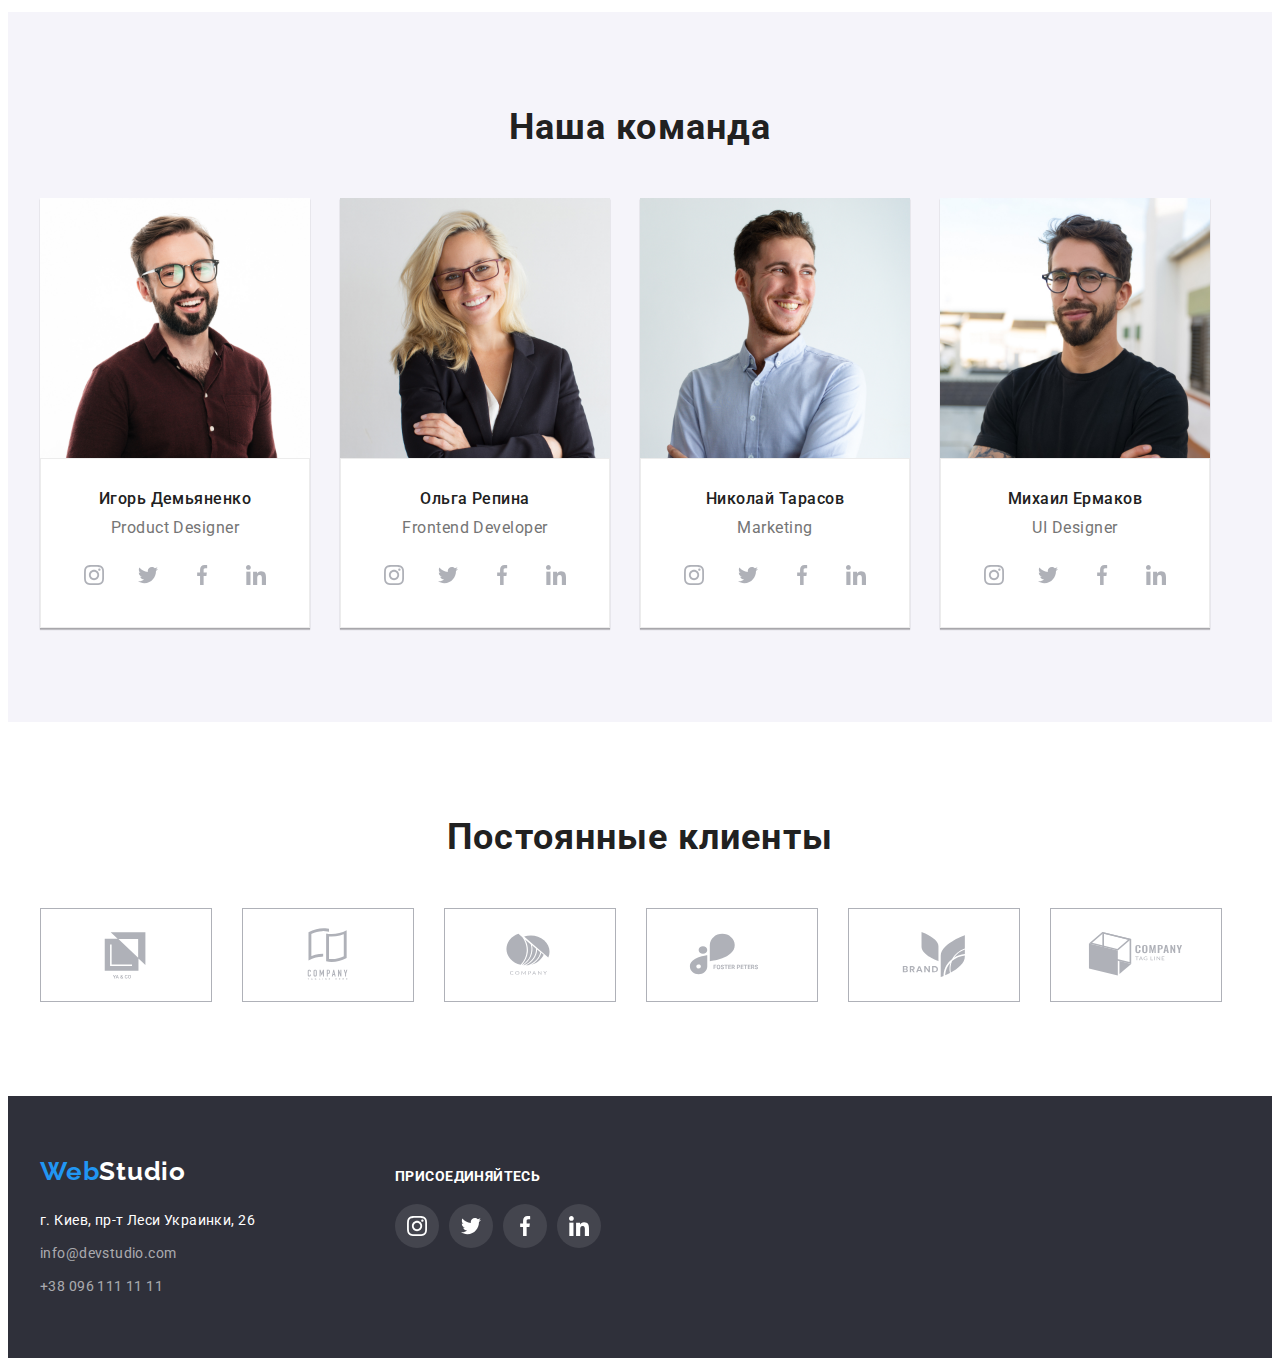
==== commit 036d24fd: "commit18" ====
--- a/index.html
+++ b/index.html
@@ -81,24 +81,32 @@
           <h2 class="visually-hidden">Преимущества</h2>
           <ul class="list feature-icon-list">
             <li class="feature-icon-item">
-              <svg class="feature-icon" width="70px" height="70px">
-                <use href="./img/sprite.svg#icon-Group"></use>
-              </svg>
+              <div class="advantage-icon">
+                <svg class="feature-icon" width="70px" height="70px">
+                  <use href="./img/sprite.svg#icon-Group"></use>
+                </svg>
+              </div>
             </li>
             <li class="feature-icon-item">
-              <svg class="feature-icon" width="70px" height="70px">
-                <use href="./img/sprite.svg#icon-clock"></use>
-              </svg>
+              <div class="advantage-icon">
+                <svg class="feature-icon" width="70px" height="70px">
+                  <use href="./img/sprite.svg#icon-clock"></use>
+                </svg>
+              </div>
             </li>
             <li class="feature-icon-item">
-              <svg class="feature-icon" width="70px" height="70px">
-                <use href="./img/sprite.svg#icon-diagram"></use>
-              </svg>
+              <div class="advantage-icon">
+                <svg class="feature-icon" width="70px" height="70px">
+                  <use href="./img/sprite.svg#icon-diagram"></use>
+                </svg>
+              </div>
             </li>
             <li class="feature-icon-item">
-              <svg class="feature-icon" width="70px" height="70px">
-                <use href="./img/sprite.svg#icon-astronaut"></use>
-              </svg>
+              <div class="advantage-icon">
+                <svg class="feature-icon" width="70px" height="70px">
+                  <use href="./img/sprite.svg#icon-astronaut"></use>
+                </svg>
+              </div>
             </li>
           </ul>
 
@@ -355,42 +363,83 @@
         <h2 class="clients-tittle">Постоянные клиенты</h2>
         <ul class="clients-list list">
           <li class="clients-item">
-            <a class="clients-icon">
+            <a
+              class="clients-icon"
+              href=""
+              target="_blank"
+              rel="noreferrer noopener"
+              aria-label="icon-Logo"
+            >
               <svg class="clients-link" width="106px" height="60px">
                 <use href="./img/sprite.svg#icon-Logo"></use>
               </svg>
             </a>
           </li>
           <li class="clients-item">
-            <a class="clients-icon">
+            <a
+              class="clients-icon"
+              class="clients-icon"
+              href=""
+              target="_blank"
+              rel="noreferrer noopener"
+              aria-label="icon-Logo1"
+            >
               <svg class="clients-link" width="106px" height="60px">
                 <use href="./img/sprite.svg#icon-Logo1"></use>
               </svg>
             </a>
           </li>
           <li class="clients-item">
-            <a class="clients-icon">
+            <a
+              class="clients-icon"
+              class="clients-icon"
+              href=""
+              target="_blank"
+              rel="noreferrer noopener"
+              aria-label="icon-Logo2"
+            >
               <svg class="clients-link" width="106px" height="60px">
                 <use href="./img/sprite.svg#icon-Logo2"></use>
               </svg>
             </a>
           </li>
           <li class="clients-item">
-            <a class="clients-icon">
+            <a
+              class="clients-icon"
+              class="clients-icon"
+              href=""
+              target="_blank"
+              rel="noreferrer noopener"
+              aria-label="icon-Logo3"
+            >
               <svg class="clients-link" width="106px" height="60px">
                 <use href="./img/sprite.svg#icon-Logo3"></use>
               </svg>
             </a>
           </li>
           <li class="clients-item">
-            <a class="clients-icon">
+            <a
+              class="clients-icon"
+              class="clients-icon"
+              href=""
+              target="_blank"
+              rel="noreferrer noopener"
+              aria-label="icon-Logo4"
+            >
               <svg class="clients-link" width="106px" height="60px">
                 <use href="./img/sprite.svg#icon-Logo4"></use>
               </svg>
             </a>
           </li>
           <li class="clients-item">
-            <a class="clients-icon">
+            <a
+              class="clients-icon"
+              class="clients-icon"
+              href=""
+              target="_blank"
+              rel="noreferrer noopener"
+              aria-label="icon-Logo5"
+            >
               <svg class="clients-link" width="106px" height="60px">
                 <use href="./img/sprite.svg#icon-Logo5"></use>
               </svg>
--- a/css/main.css
+++ b/css/main.css
@@ -305,6 +305,18 @@
     background-color: var(--secondary-bg-color);
 }
 
+.advantage-icon {
+    display: flex;
+    justify-content: center;
+    align-items: center;
+    width: 270px;
+    height: 120px;
+    margin-bottom: 30px;
+    
+    background-color: var(--secondary-bg-color);
+    border-radius: 4px;
+}
+
 .feature-description {
     color: var(--secondary-text-color);
     font-size: 14px;
@@ -572,6 +584,7 @@
     gap: 8px;
     justify-content: center;
     margin-bottom: 50px;
+    
 }
 
 .portfolio-btn {
@@ -586,6 +599,7 @@
     font-size: 16px;
     line-height: 1.63;
     letter-spacing: 0.03em;
+    border-radius: 4px;
 }
 
 .portfolio-btn:hover,
